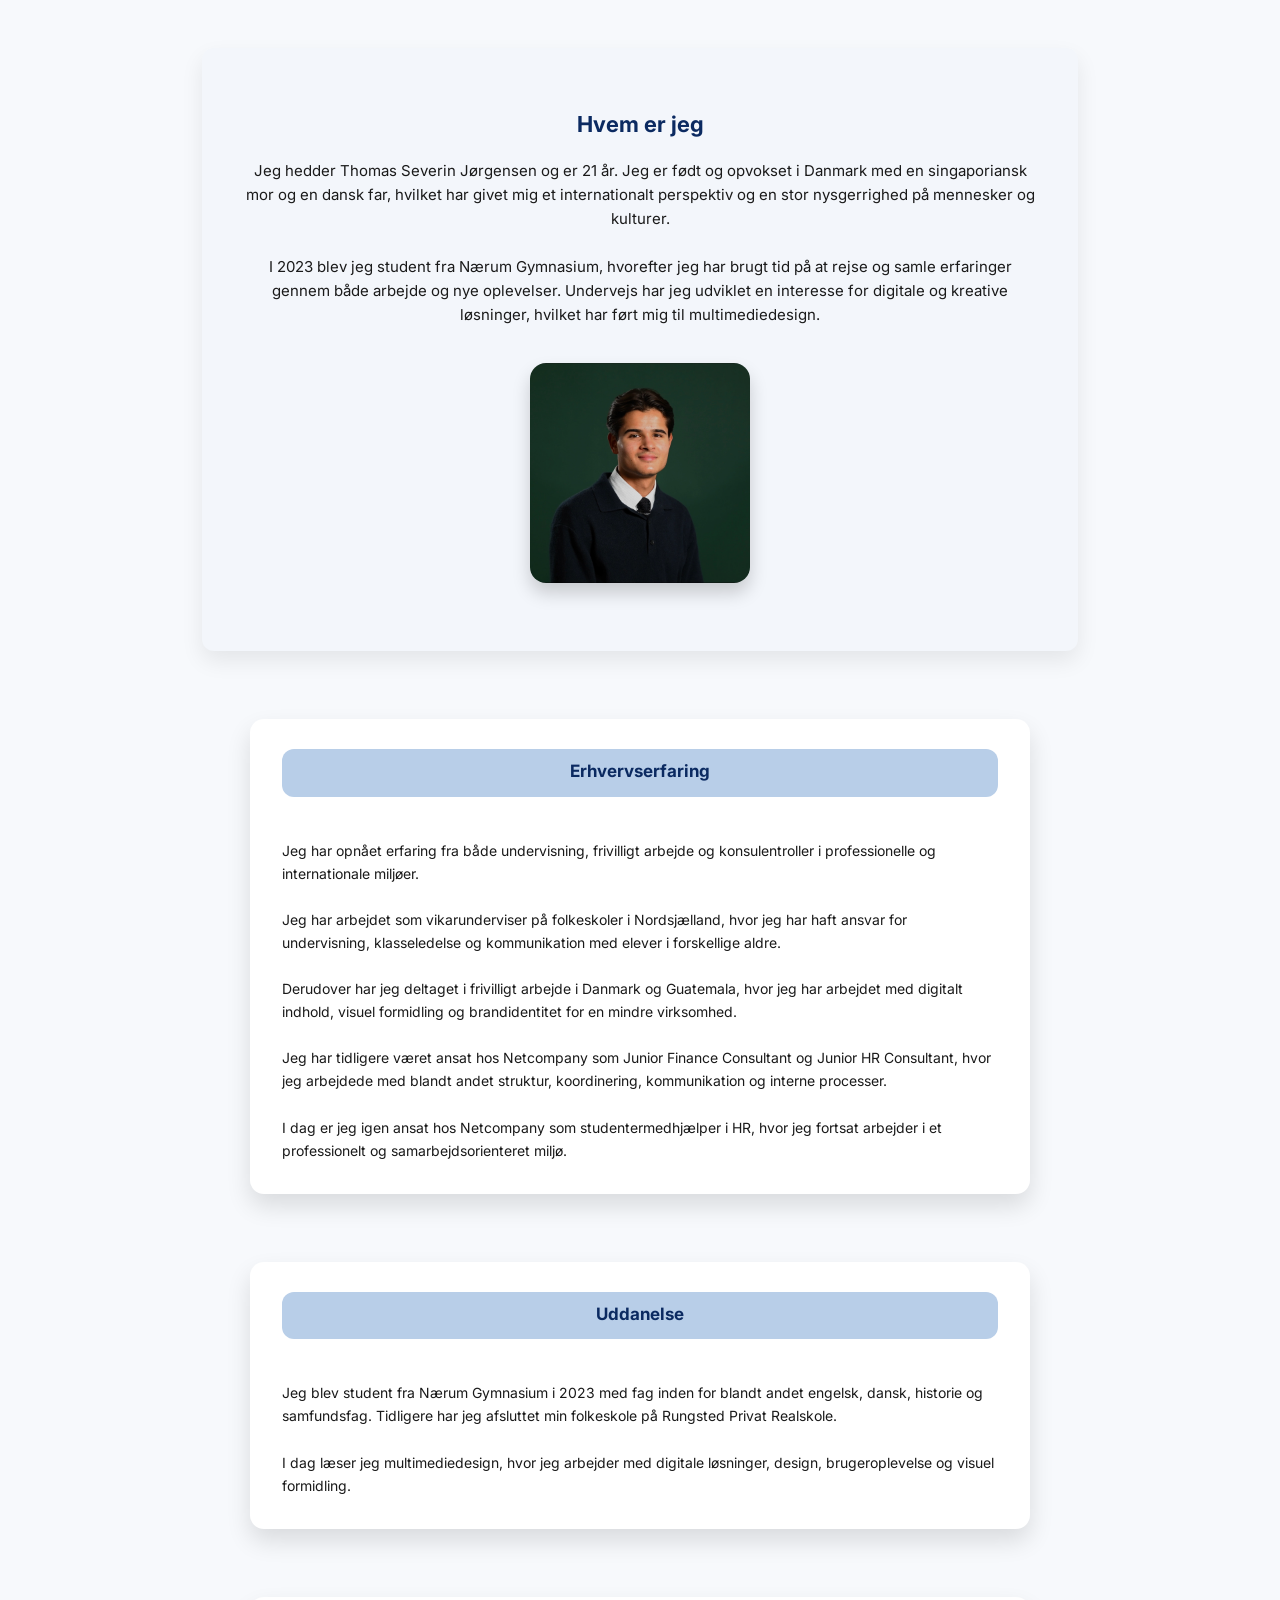
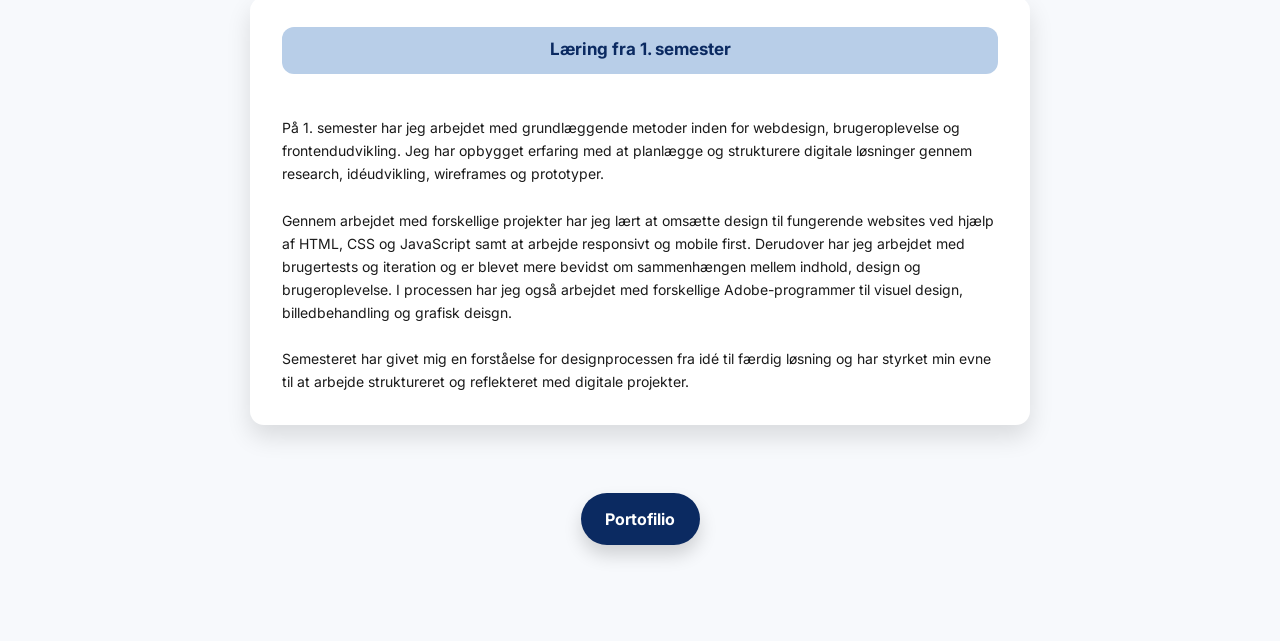
==== om_mig.html @ 1044c5a3 "update" ====
<!DOCTYPE html>
<html lang="da">
  <head>
    <meta charset="UTF-8" />
    <meta name="viewport" content="width=device-width, initial-scale=1.0" />
    <title>Portofilio-Website | Om mig</title>
    <link rel="preconnect" href="https://fonts.googleapis.com" />
    <link rel="preconnect" href="https://fonts.gstatic.com" crossorigin />
    <link
      href="https://fonts.googleapis.com/css2?family=DM+Serif+Text:ital@0;1&display=swap"
      rel="stylesheet"
    />
    <link
      href="https://fonts.googleapis.com/css2?family=Inter:ital,opsz,wght@0,14..32,100..900;1,14..32,100..900&display=swap"
      rel="stylesheet"
    />
    <link rel="stylesheet" href="general.css" />
    <link rel="stylesheet" href="index.css" />
    <link rel="stylesheet" href="header.css" />
    <link rel="stylesheet" href="footer.css" />
    <link rel="stylesheet" href="om_mig.css" />
  </head>
  <body class="page-about">
    <main id="main-content">
      <section class="about-section">
        <div>
          <h1>Hvem er jeg</h1>
          <p>
            Jeg hedder Thomas Severin Jørgensen og er 21 år. Jeg er født og
            opvokset i Danmark med en singaporiansk mor og en dansk far, hvilket
            har givet mig et internationalt perspektiv og en stor nysgerrighed
            på mennesker og kulturer.<br /><br />
            I 2023 blev jeg student fra Nærum Gymnasium, hvorefter jeg har brugt
            tid på at rejse og samle erfaringer gennem både arbejde og nye
            oplevelser. Undervejs har jeg udviklet en interesse for digitale og
            kreative løsninger, hvilket har ført mig til multimediedesign.
          </p>
        </div>

        <div>
          <img
            class="about-portrait"
            src="billede/profilbillede/IMG_4937.webp"
            alt="profilbillede"
          />
        </div>
      </section>

      <section class="about-section">
        <h2>Erhvervserfaring</h2>
        <br />
        <p>
          Jeg har opnået erfaring fra både undervisning, frivilligt arbejde og
          konsulentroller i professionelle og internationale miljøer.<br /><br />
          Jeg har arbejdet som vikarunderviser på folkeskoler i Nordsjælland,
          hvor jeg har haft ansvar for undervisning, klasseledelse og
          kommunikation med elever i forskellige aldre.<br /><br />
          Derudover har jeg deltaget i frivilligt arbejde i Danmark og
          Guatemala, hvor jeg har arbejdet med digitalt indhold, visuel
          formidling og brandidentitet for en mindre virksomhed.<br /><br />
          Jeg har tidligere været ansat hos Netcompany som Junior Finance
          Consultant og Junior HR Consultant, hvor jeg arbejdede med blandt
          andet struktur, koordinering, kommunikation og interne processer.<br /><br />
          I dag er jeg igen ansat hos Netcompany som studentermedhjælper i HR,
          hvor jeg fortsat arbejder i et professionelt og samarbejdsorienteret
          miljø.
        </p>
      </section>

      <section class="about-section">
        <h2>Uddanelse</h2>
        <br />
        <p>
          Jeg blev student fra Nærum Gymnasium i 2023 med fag inden for blandt
          andet engelsk, dansk, historie og samfundsfag. Tidligere har jeg
          afsluttet min folkeskole på Rungsted Privat Realskole.<br /><br />
          I dag læser jeg multimediedesign, hvor jeg arbejder med digitale
          løsninger, design, brugeroplevelse og visuel formidling.
        </p>
      </section>

      <section class="about-section">
        <h2>Læring fra 1. semester</h2>
        <br />
        <p>
          På 1. semester har jeg arbejdet med grundlæggende metoder inden for
          webdesign, brugeroplevelse og frontendudvikling. Jeg har opbygget
          erfaring med at planlægge og strukturere digitale løsninger gennem
          research, idéudvikling, wireframes og prototyper.<br /><br />
          Gennem arbejdet med forskellige projekter har jeg lært at omsætte
          design til fungerende websites ved hjælp af HTML, CSS og JavaScript
          samt at arbejde responsivt og mobile first. Derudover har jeg arbejdet
          med brugertests og iteration og er blevet mere bevidst om sammenhængen
          mellem indhold, design og brugeroplevelse. I processen har jeg også
          arbejdet med forskellige Adobe-programmer til visuel design,
          billedbehandling og grafisk deisgn.<br /><br />
          Semesteret har givet mig en forståelse for designprocessen fra idé til
          færdig løsning og har styrket min evne til at arbejde struktureret og
          reflekteret med digitale projekter.
        </p>
      </section>

      <section>
        <div class="play__cta">
          <a class="btn-find" href="tema_2.html">Portofilio</a>
        </div>
      </section>
    </main>
  </body>
</html>
---- general.css ----
*,
*::before,
*::after {
  box-sizing: border-box;
}

:root {
  --navy: #0b2a61;
  --deep-navy: #04162c;
  --light-surface: #f5f6f8;
}

body {
  margin: 0;
  font-family: "Inter", serif;
  color: #141414;
  background: var(--light-surface);
  line-height: 1.5;
}

main {
  display: flex;
  flex-direction: column;
  min-height: 100vh;
}

img {
  max-width: 100%;
  height: auto;
  display: block;
}

a {
  color: inherit;
  text-decoration: none;
}
---- index.css ----
/* Hero */
.hero-card {
  position: relative;
  height: clamp(432px, 66vw, 624px);
}

.hero-card svg {
  width: 100%;
  height: 100%;
  display: block;
  object-fit: cover;
}

.hero-content {
  position: absolute;
  inset: 0;
  display: flex;
  align-items: center;
  justify-content: center;
  padding: 0 24px;
}

.hero-title {
  margin: 0;
  color: #f6f7fb;
  font-size: clamp(24px, 3vw, 32px);
  text-align: center;
  text-shadow: 0 10px 26px rgba(0, 0, 0, 0.45);
  font-family: "DM Serif Text", serif;
  font-weight: 400;
}

/* Introduction */
.introduction {
  background: #f4f5f7;
  padding: 72px 20px 96px;
  display: flex;
  justify-content: center;
}

.intro-card {
  background: #fff;
  width: min(92%, 720px);
  padding: 40px 36px;
  border-radius: 22px;
  box-shadow: 0 12px 26px rgba(0, 0, 0, 0.16);
  text-align: center;
}

.intro-card h2 {
  margin: 0 0 18px;
  color: var(--navy);
  font-size: 24px;
}

.intro-card p {
  margin: 0;
  color: #1a1a1a;
  font-size: 15px;
  line-height: 1.6;
}

/* Guides */
.guides {
  background: #fff;
  padding: 72px 22px 100px;
  display: flex;
  flex-direction: column;
  align-items: center;
  gap: 60px;
}

.guide-card {
  background: #f3f5f8;
  width: min(300px, 100%);
  min-height: 250px;
  padding: 38px 28px 42px;
  border-radius: 26px;
  box-shadow: 0 14px 26px rgba(0, 0, 0, 0.16);
  display: flex;
  flex-direction: column;
  align-items: center;
  gap: 60px;
  transition: transform 0.2s ease, box-shadow 0.2s ease;
}

.guide-card:hover {
  transform: translateY(-4px);
  box-shadow: 0 14px 24px rgba(0, 0, 0, 0.18);
}

.guide-icon {
  width: 95px;
  height: 95px;
  display: block;
  margin: 0 auto;
  object-fit: contain;
}

.guide-title {
  margin: 0;
  color: var(--navy);
  font-size: 20px;
  font-weight: 700;
  text-align: center;
}

@media (min-width: 900px) {
  .introduction {
    padding: 96px 24px 120px;
  }

  .guides {
    flex-direction: row;
    justify-content: center;
    gap: 64px;
  }
}
---- om_mig.css ----
/* Page scope */
.page-about {
  background: #f7f9fc;
  color: #1a1a1a;
}

.page-about main {
  max-width: 940px;
  margin: 0 auto;
  padding: 40px 18px 80px;
  display: flex;
  flex-direction: column;
  gap: 60px;
}

/* Intro section */
.page-about .about-section:first-of-type {
  background: #f3f6fb;
  padding: 48px 24px 56px;
  border-radius: 12px;
  text-align: center;
  box-shadow: 0 10px 22px rgba(0, 0, 0, 0.08);
}

.page-about h1 {
  margin: 0 0 18px;
  font-size: 22px;
  color: var(--navy);
  font-family: "Inter", sans-serif;
  font-weight: 700;
}

.page-about h2 {
  margin: 0 0 18px;
  font-size: 20px;
  color: var(--navy);
  font-weight: 700;
  text-align: center;
}

.page-about h1 + h2 {
  margin-top: 8px;
}

.page-about h2 + p {
  margin-top: 8px;
}

.page-about p {
  margin: 0;
  font-size: 15px;
  line-height: 1.6;
}

.about-portrait {
  display: block;
  width: 230px;
  height: 230px;
  object-fit: cover;
  border-radius: 16px;
  margin: 28px auto 0;
  box-shadow: 0 10px 18px rgba(0, 0, 0, 0.18);
}

/* Card sections */
.page-about .about-section:not(:first-of-type) {
  background: #fff;
  border-radius: 14px;
  box-shadow: 0 12px 24px rgba(0, 0, 0, 0.12);
  padding: 26px 24px 28px;
  max-width: 780px;
  margin: 0 auto;
}

.page-about .about-section:not(:first-of-type) h2 {
  display: block;
  width: 100%;
  background: #b8cee8;
  color: var(--navy);
  padding: 10px 0 12px;
  border-radius: 12px;
  font-size: 17px;
  margin: 0 0 18px;
}

.page-about .about-section:not(:first-of-type) p {
  font-size: 14px;
  line-height: 1.65;
}

/* CTA */
.page-about .play__cta {
  display: flex;
  justify-content: center;
}

.page-about .btn-find {
  display: inline-block;
  background: var(--navy);
  color: #fff;
  padding: 14px 24px;
  border-radius: 999px;
  font-weight: 700;
  letter-spacing: 0.1px;
  text-decoration: none;
  box-shadow: 0 10px 18px rgba(0, 0, 0, 0.16);
}

@media (min-width: 768px) {
  .page-about main {
    padding: 48px 32px 96px;
    gap: 68px;
  }

  .page-about .about-section:first-of-type {
    padding: 60px 40px 68px;
  }

  .about-portrait {
    width: 220px;
    height: 220px;
    margin-top: 36px;
  }

  .page-about .about-section:not(:first-of-type) {
    padding: 30px 32px 32px;
  }
}
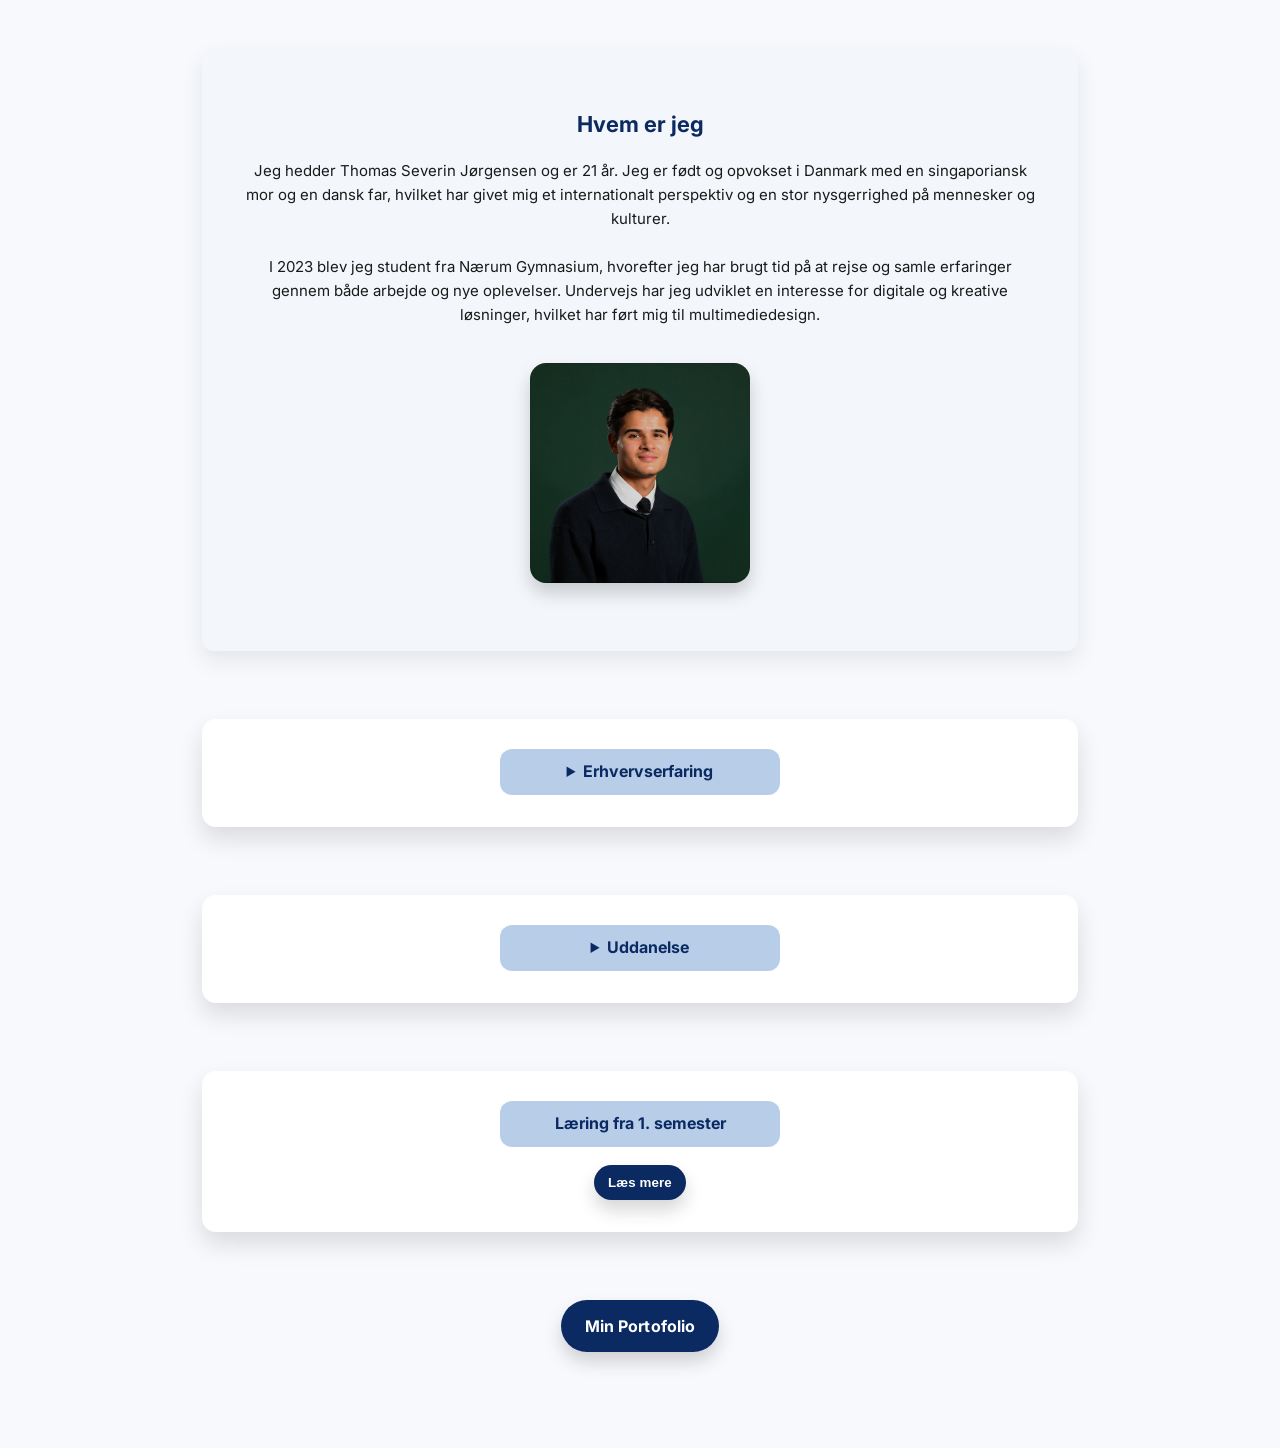
==== commit 31cbcb2d: "update" ====
--- a/om_mig.html
+++ b/om_mig.html
@@ -47,62 +47,94 @@
       </section>
 
       <section class="about-section">
-        <h2>Erhvervserfaring</h2>
-        <br />
-        <p>
-          Jeg har opnået erfaring fra både undervisning, frivilligt arbejde og
-          konsulentroller i professionelle og internationale miljøer.<br /><br />
-          Jeg har arbejdet som vikarunderviser på folkeskoler i Nordsjælland,
-          hvor jeg har haft ansvar for undervisning, klasseledelse og
-          kommunikation med elever i forskellige aldre.<br /><br />
-          Derudover har jeg deltaget i frivilligt arbejde i Danmark og
-          Guatemala, hvor jeg har arbejdet med digitalt indhold, visuel
-          formidling og brandidentitet for en mindre virksomhed.<br /><br />
-          Jeg har tidligere været ansat hos Netcompany som Junior Finance
-          Consultant og Junior HR Consultant, hvor jeg arbejdede med blandt
-          andet struktur, koordinering, kommunikation og interne processer.<br /><br />
-          I dag er jeg igen ansat hos Netcompany som studentermedhjælper i HR,
-          hvor jeg fortsat arbejder i et professionelt og samarbejdsorienteret
-          miljø.
-        </p>
+        <details name="daily_text">
+          <summary class="cta_btn summary-toggle">
+            <span class="summary-label summary-label--closed"
+              >Erhvervserfaring</span
+            >
+            <!-- <span class="summary-label summary-label--open">Luk</span> -->
+          </summary>
+          <div>
+            <div class="content">
+              <p>
+                <br />Jeg har opnået erfaring fra både undervisning, frivilligt
+                arbejde og konsulentroller i professionelle og internationale
+                miljøer. <br />
+                <br />Jeg har arbejdet som vikarunderviser på folkeskoler i
+                Nordsjælland, hvor jeg har haft ansvar for undervisning,
+                klasseledelse og kommunikation med elever i forskellige aldre.
+                <br />
+                <br />
+
+                Derudover har jeg deltaget i frivilligt arbejde i Danmark og
+                Guatemala, hvor jeg har arbejdet med digitalt indhold, visuel
+                formidling og brandidentitet for en mindre virksomhed. <br />
+                <br />
+
+                Jeg har tidligere været ansat hos Netcompany som Junior Finance
+                Consultant og Junior HR Consultant, hvor jeg arbejdede med
+                blandt andet struktur, koordinering, kommunikation og interne
+                processer. <br />
+                <br />I dag er jeg igen ansat hos Netcompany som
+                studentermedhjælper i HR, hvor jeg fortsat arbejder i et
+                professionelt og samarbejdsorienteret miljø.
+              </p>
+            </div>
+          </div>
+        </details>
       </section>
 
       <section class="about-section">
-        <h2>Uddanelse</h2>
-        <br />
-        <p>
-          Jeg blev student fra Nærum Gymnasium i 2023 med fag inden for blandt
-          andet engelsk, dansk, historie og samfundsfag. Tidligere har jeg
-          afsluttet min folkeskole på Rungsted Privat Realskole.<br /><br />
-          I dag læser jeg multimediedesign, hvor jeg arbejder med digitale
-          løsninger, design, brugeroplevelse og visuel formidling.
-        </p>
+        <details name="daily_text">
+          <summary class="cta_btn summary-toggle">
+            <span class="summary-label summary-label--closed">Uddanelse</span>
+            <!-- <span class="summary-label summary-label--open">Luk</span> -->
+          </summary>
+          <div>
+            <div class="content">
+              <br />Jeg blev student fra Nærum Gymnasium i 2023 med fag inden
+              for blandt andet engelsk, dansk, historie og samfundsfag.<br /><br />
+              Tidligere har jeg afsluttet min folkeskole på Rungsted Privat
+              Realskole.<br /><br />
+              I dag læser jeg multimediedesign, hvor jeg arbejder med digitale
+              løsninger, design, brugeroplevelse og visuel formidling.
+            </div>
+          </div>
+        </details>
       </section>
 
       <section class="about-section">
-        <h2>Læring fra 1. semester</h2>
-        <br />
-        <p>
-          På 1. semester har jeg arbejdet med grundlæggende metoder inden for
-          webdesign, brugeroplevelse og frontendudvikling. Jeg har opbygget
-          erfaring med at planlægge og strukturere digitale løsninger gennem
-          research, idéudvikling, wireframes og prototyper.<br /><br />
-          Gennem arbejdet med forskellige projekter har jeg lært at omsætte
-          design til fungerende websites ved hjælp af HTML, CSS og JavaScript
-          samt at arbejde responsivt og mobile first. Derudover har jeg arbejdet
-          med brugertests og iteration og er blevet mere bevidst om sammenhængen
-          mellem indhold, design og brugeroplevelse. I processen har jeg også
-          arbejdet med forskellige Adobe-programmer til visuel design,
-          billedbehandling og grafisk deisgn.<br /><br />
-          Semesteret har givet mig en forståelse for designprocessen fra idé til
-          færdig løsning og har styrket min evne til at arbejde struktureret og
-          reflekteret med digitale projekter.
-        </p>
+        <article class="about-article">
+          <h2>Læring fra 1. semester</h2>
+          <button popovertarget="learning-semester-1" class="cta_btn">
+            Læs mere
+          </button>
+          <div popover id="learning-semester-1">
+            <p class="article-subtitle">
+              På 1. semester har jeg arbejdet med grundlæggende metoder inden
+              for webdesign, brugeroplevelse og frontendudvikling. Jeg har
+              opbygget erfaring med at planlægge og strukturere digitale
+              løsninger gennem research, idéudvikling, wireframes og
+              prototyper.<br /><br />
+              Gennem arbejdet med forskellige projekter har jeg lært at omsætte
+              design til fungerende websites ved hjælp af HTML, CSS og
+              JavaScript samt at arbejde responsivt og mobile first.<br /><br />
+              Derudover har jeg arbejdet med brugertests og iteration og er
+              blevet mere bevidst om sammenhængen mellem indhold, design og
+              brugeroplevelse. I processen har jeg også arbejdet med forskellige
+              Adobe-programmer til visuel design, billedbehandling og grafisk
+              deisgn.<br /><br />
+              Semesteret har givet mig en forståelse for designprocessen fra idé
+              til færdig løsning og har styrket min evne til at arbejde
+              struktureret og reflekteret med digitale projekter.
+            </p>
+          </div>
+        </article>
       </section>
 
       <section>
-        <div class="play__cta">
-          <a class="btn-find" href="tema_2.html">Portofilio</a>
+        <div class="knap">
+          <a class="btn-find" href="tema_2.html">Min Portofolio</a>
         </div>
       </section>
     </main>
--- a/om_mig.css
+++ b/om_mig.css
@@ -68,24 +68,85 @@
   border-radius: 14px;
   box-shadow: 0 12px 24px rgba(0, 0, 0, 0.12);
   padding: 26px 24px 28px;
-  max-width: 780px;
-  margin: 0 auto;
+  width: 100%;
 }
 
 .page-about .about-section:not(:first-of-type) h2 {
-  display: block;
-  width: 100%;
+  display: inline-block;
+  min-width: 280px;
   background: #b8cee8;
   color: var(--navy);
-  padding: 10px 0 12px;
+  padding: 10px 16px 12px;
   border-radius: 12px;
-  font-size: 17px;
-  margin: 0 0 18px;
+  font-size: 16px;
+  margin: 0 auto 18px;
 }
 
 .page-about .about-section:not(:first-of-type) p {
   font-size: 14px;
   line-height: 1.65;
+}
+
+.page-about .about-article {
+  text-align: center;
+}
+
+.page-about .about-section:not(:first-of-type) .content {
+  font-size: 14px;
+  line-height: 1.65;
+}
+
+/* Center labels in details summaries while keeping marker */
+.page-about .summary-toggle {
+  display: list-item;
+  width: fit-content;
+  min-width: 280px;
+  margin: 0 auto;
+  text-align: center;
+  list-style-position: inside;
+  background: #b8cee8;
+  color: var(--navy);
+  padding: 10px 16px 12px;
+  border-radius: 12px;
+  font-weight: 700;
+}
+
+.page-about .summary-toggle .summary-label {
+  display: inline-block;
+}
+
+/* Center portfolio button container */
+.page-about .knap {
+  display: flex;
+  justify-content: center;
+}
+
+/* Center "Læs mere" button in the article card */
+.page-about .about-article .cta_btn {
+  display: block;
+  width: fit-content;
+  margin: 0 auto;
+  background: var(--navy);
+  color: #fff;
+  padding: 10px 14px;
+  border-radius: 999px;
+  font-weight: 700;
+  letter-spacing: 0.1px;
+  text-decoration: none;
+  box-shadow: 0 10px 18px rgba(0, 0, 0, 0.16);
+  border: none;
+  cursor: pointer;
+}
+
+/* Popover styling for "Læs mere" */
+.page-about [popover] {
+  background: #fff;
+  border: 2px solid var(--navy);
+  outline: none;
+  box-shadow: none;
+  border-radius: 10px;
+  padding: 16px 18px;
+  max-width: 720px;
 }
 
 /* CTA */
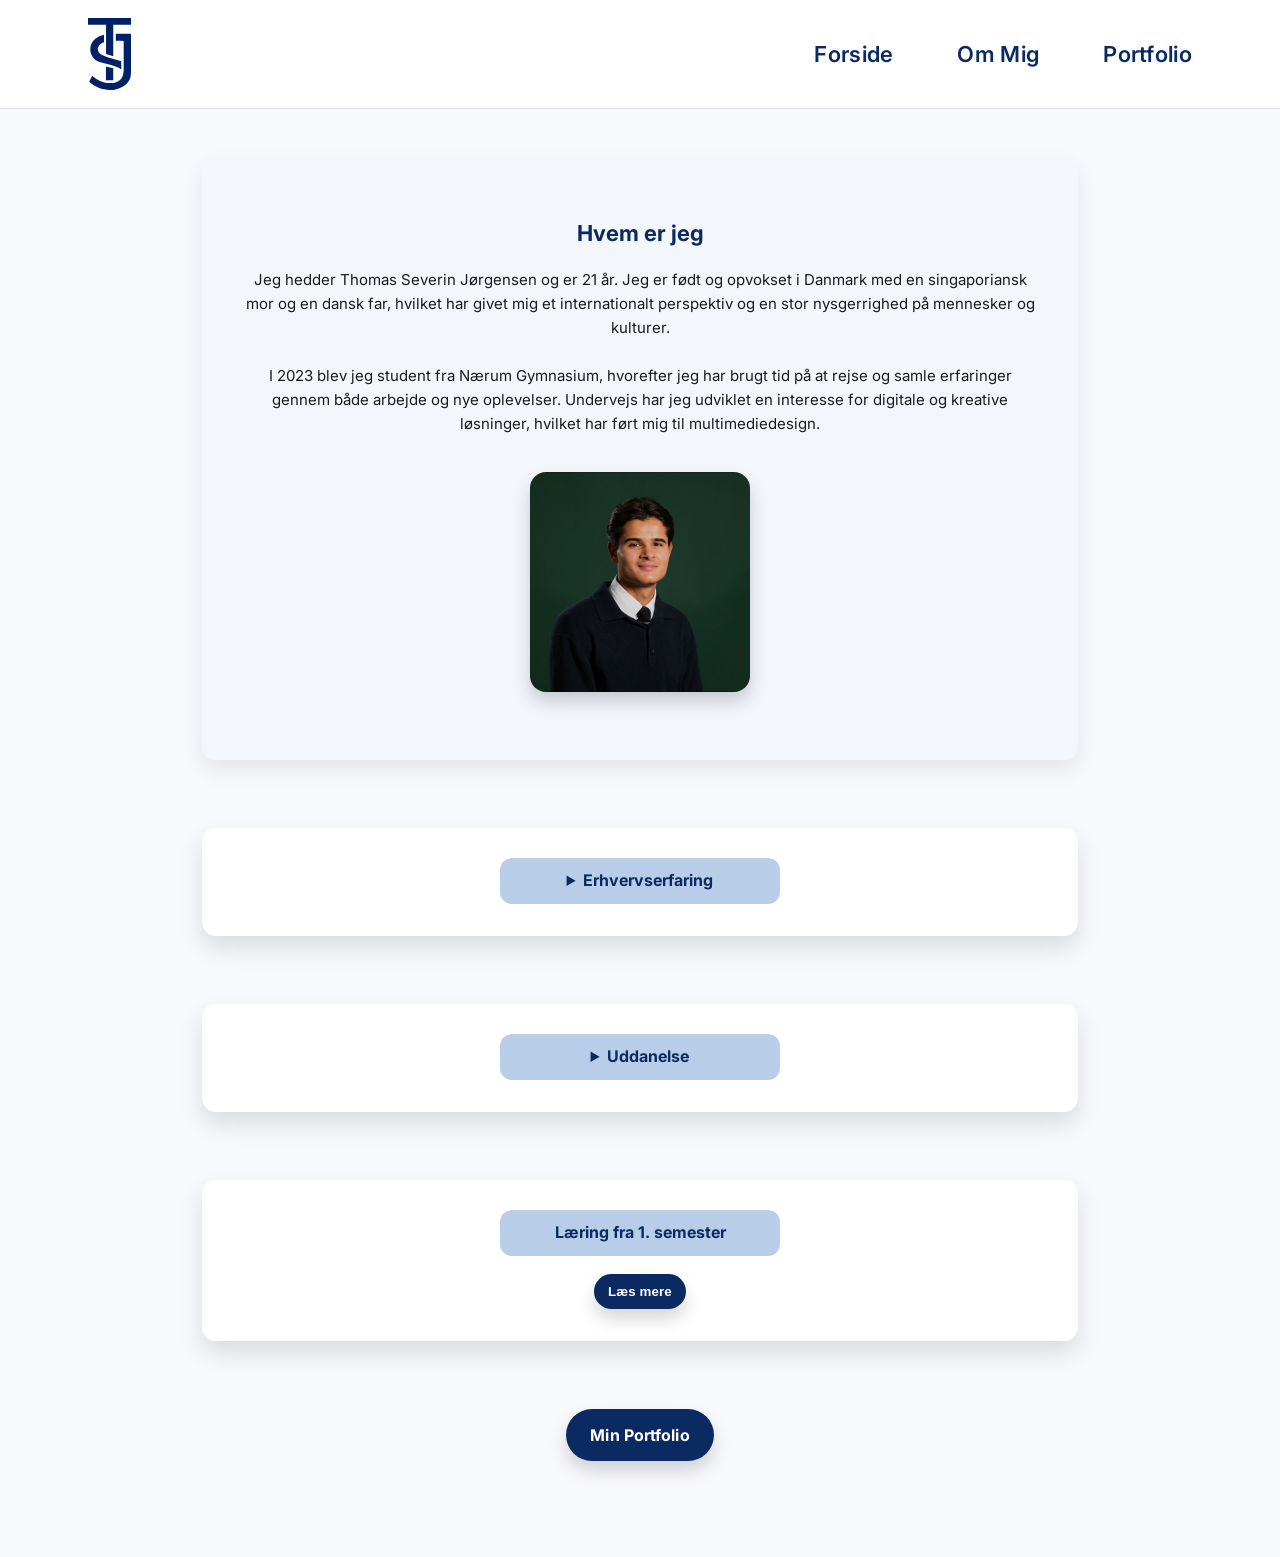
==== commit 17fd4458: "update" ====
--- a/om_mig.html
+++ b/om_mig.html
@@ -14,6 +14,12 @@
       href="https://fonts.googleapis.com/css2?family=Inter:ital,opsz,wght@0,14..32,100..900;1,14..32,100..900&display=swap"
       rel="stylesheet"
     />
+    <link
+      rel="icon"
+      href="svg_eksamen/logo/SVG/Artboard%201.svg"
+      type="image/svg+xml"
+      sizes="any"
+    />
     <link rel="stylesheet" href="general.css" />
     <link rel="stylesheet" href="index.css" />
     <link rel="stylesheet" href="header.css" />
@@ -21,6 +27,21 @@
     <link rel="stylesheet" href="om_mig.css" />
   </head>
   <body class="page-about">
+     <section class="header">
+  <div class="nav-container">
+        <div class="logo">
+          <a href="index.html">
+            <img src="svg_eksamen/logo/SVG/Artboard 1.svg" alt="logo" />
+          </a>
+        </div>
+     <nav>
+          <ul id="primary-menu" class="menu">
+            <li><a href="index.html" class="nav-link">Forside</a></li>
+            <li><a href="om_mig.html" class="nav-link">Om Mig</a></li>
+            <li><a href="tema_2.html" class="nav-link">Portfolio</a></li>
+          </ul>
+     </nav>
+    </section>
     <main id="main-content">
       <section class="about-section">
         <div>
@@ -134,7 +155,7 @@
 
       <section>
         <div class="knap">
-          <a class="btn-find" href="tema_2.html">Min Portofolio</a>
+          <a class="btn-find" href="tema_2.html">Min Portfolio</a>
         </div>
       </section>
     </main>
--- a/general.css
+++ b/general.css
@@ -18,6 +18,48 @@
   line-height: 1.5;
 }
 
+.header {
+  background: #fff;
+  border-bottom: 1px solid #e5e7eb;
+}
+
+.nav-container {
+  max-width: 1200px;
+  margin: 0 auto;
+  padding: 18px 48px;
+  display: flex;
+  align-items: center;
+  justify-content: space-between;
+  gap: 32px;
+}
+
+.logo img {
+  height: 72px;
+  width: auto;
+  display: block;
+}
+
+.menu {
+  list-style: none;
+  display: flex;
+  align-items: center;
+  gap: 64px;
+  margin: 0;
+  padding: 0;
+}
+
+.nav-link {
+  color: var(--navy);
+  font-size: 22px;
+  font-weight: 600;
+  letter-spacing: 0.3px;
+}
+
+.nav-link:hover,
+.nav-link:focus-visible {
+  color: var(--deep-navy);
+}
+
 main {
   display: flex;
   flex-direction: column;
--- a/index.css
+++ b/index.css
@@ -1,4 +1,27 @@
 /* Hero */
+.home .header {
+  position: absolute;
+  top: 0;
+  left: 0;
+  width: 100%;
+  background: transparent;
+  border-bottom: none;
+  z-index: 10;
+}
+
+.home .nav-link {
+  color: #f6f7fb;
+}
+
+.home .nav-link:hover,
+.home .nav-link:focus-visible {
+  color: #ffffff;
+}
+
+.home .logo img {
+  filter: brightness(0) invert(1);
+}
+
 .hero-card {
   position: relative;
   height: clamp(432px, 66vw, 624px);
@@ -106,6 +129,14 @@
 }
 
 @media (min-width: 900px) {
+  .hero-card {
+    height: 100vh;
+  }
+
+  .hero-title {
+    font-size: clamp(40px, 4vw, 56px);
+  }
+
   .introduction {
     padding: 96px 24px 120px;
   }
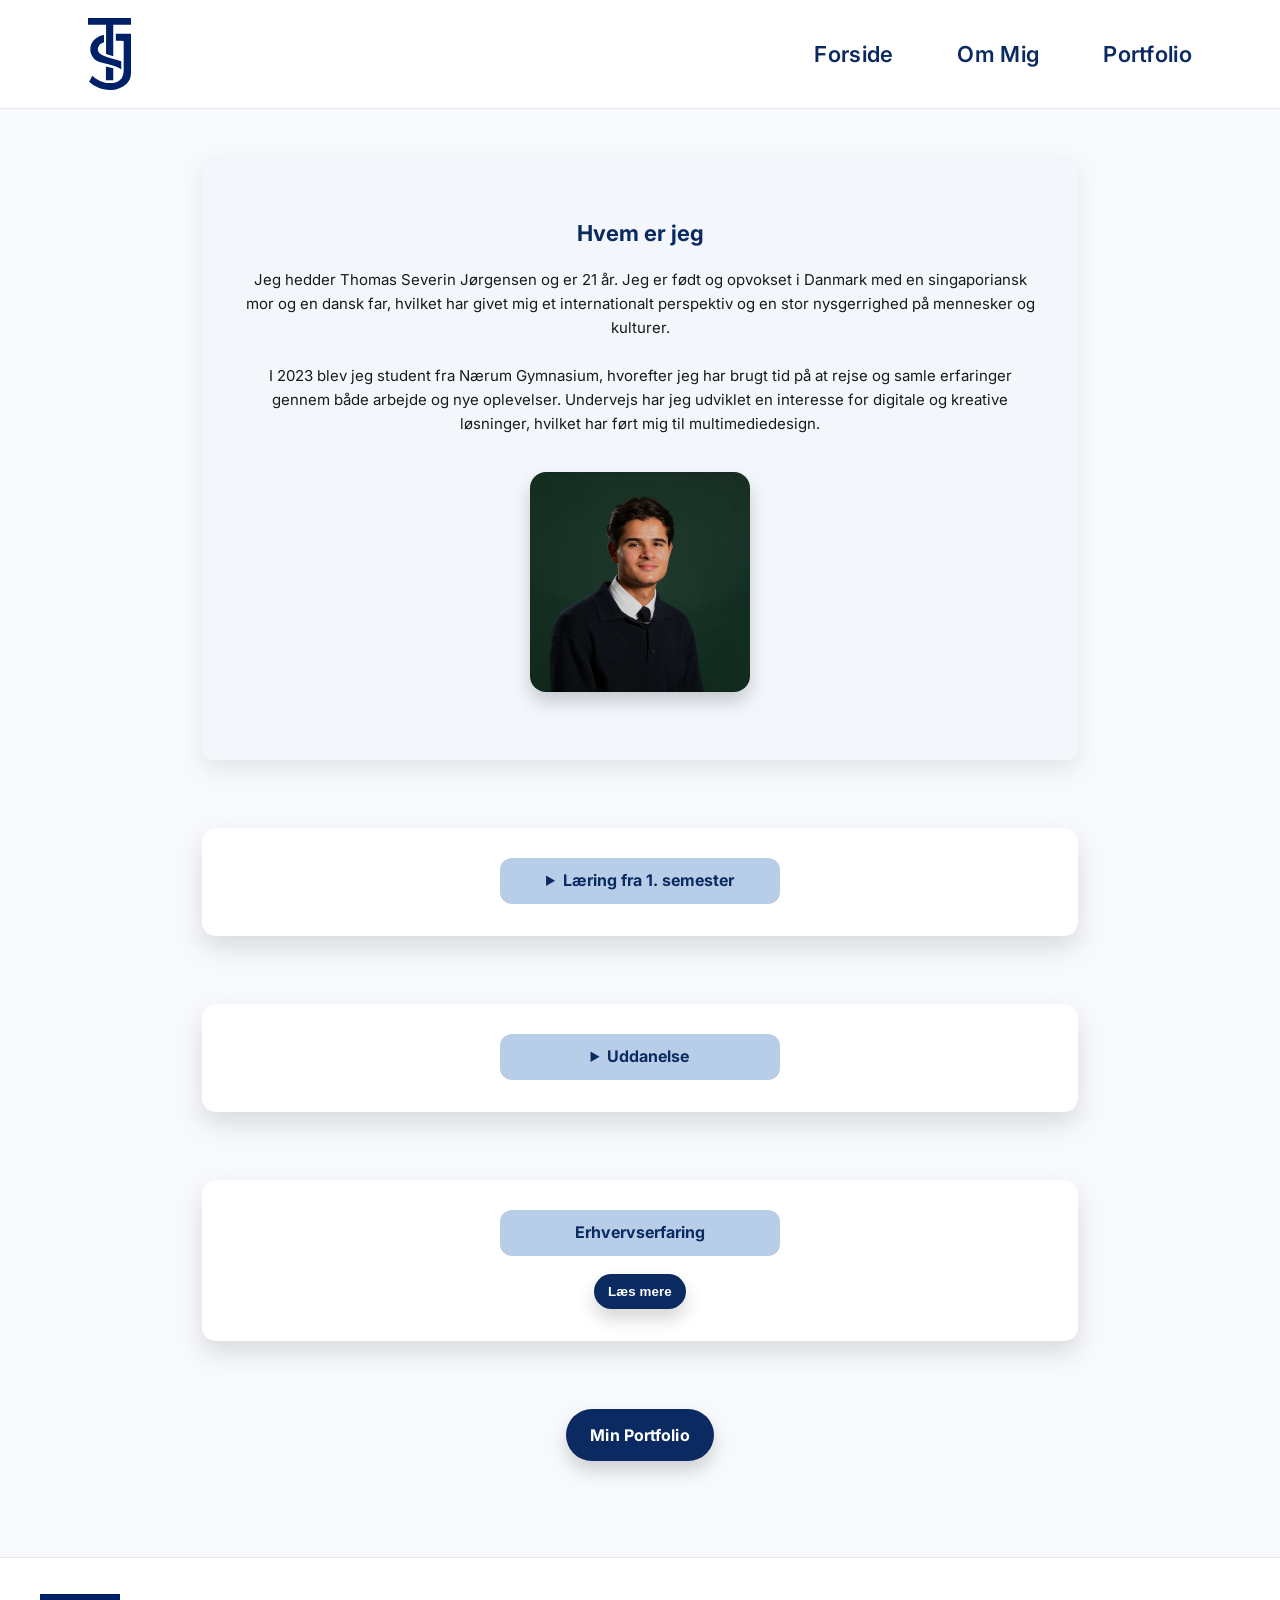
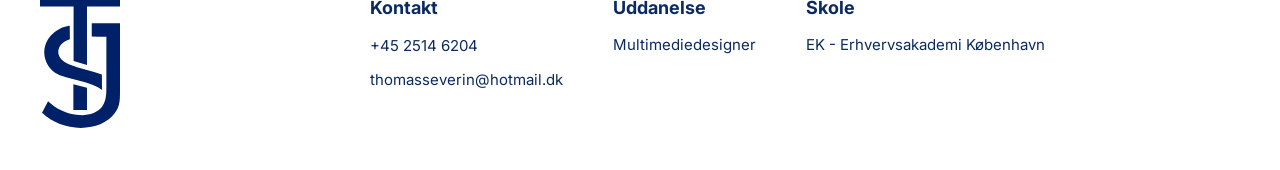
==== commit 59e07fc8: "update" ====
--- a/om_mig.html
+++ b/om_mig.html
@@ -71,34 +71,16 @@
         <details name="daily_text">
           <summary class="cta_btn summary-toggle">
             <span class="summary-label summary-label--closed"
-              >Erhvervserfaring</span
-            >
+              >Læring fra 1. semester</span>
             <!-- <span class="summary-label summary-label--open">Luk</span> -->
           </summary>
           <div>
             <div class="content">
+              <br />
               <p>
-                <br />Jeg har opnået erfaring fra både undervisning, frivilligt
-                arbejde og konsulentroller i professionelle og internationale
-                miljøer. <br />
-                <br />Jeg har arbejdet som vikarunderviser på folkeskoler i
-                Nordsjælland, hvor jeg har haft ansvar for undervisning,
-                klasseledelse og kommunikation med elever i forskellige aldre.
-                <br />
-                <br />
-
-                Derudover har jeg deltaget i frivilligt arbejde i Danmark og
-                Guatemala, hvor jeg har arbejdet med digitalt indhold, visuel
-                formidling og brandidentitet for en mindre virksomhed. <br />
-                <br />
-
-                Jeg har tidligere været ansat hos Netcompany som Junior Finance
-                Consultant og Junior HR Consultant, hvor jeg arbejdede med
-                blandt andet struktur, koordinering, kommunikation og interne
-                processer. <br />
-                <br />I dag er jeg igen ansat hos Netcompany som
-                studentermedhjælper i HR, hvor jeg fortsat arbejder i et
-                professionelt og samarbejdsorienteret miljø.
+                På 1. semester har jeg arbejdet med grundlæggende metoder inden for webdesign, brugeroplevelse og frontendudvikling. Jeg har opbygget erfaring med at planlægge og strukturere digitale løsninger gennem research, idéudvikling, wireframes og prototyper.<br /><br />
+                Gennem arbejdet med forskellige projekter har jeg lært at omsætte design til fungerende websites ved hjælp af HTML, CSS og JavaScript samt at arbejde responsivt og mobile first. Derudover har jeg arbejdet med brugertests og iteration og er blevet mere bevidst om sammenhængen mellem indhold, design og brugeroplevelse. I processen har jeg også arbejdet med forskellige Adobe-programmer til visuel design, billedbehandling og grafisk deisgn.<br /><br />
+                Semesteret har givet mig en forståelse for designprocessen fra idé til færdig løsning og har styrket min evne til at arbejde struktureret og reflekteret med digitale projekter.
               </p>
             </div>
           </div>
@@ -126,28 +108,16 @@
 
       <section class="about-section">
         <article class="about-article">
-          <h2>Læring fra 1. semester</h2>
+          <h2>Erhvervserfaring</h2>
           <button popovertarget="learning-semester-1" class="cta_btn">
             Læs mere
           </button>
           <div popover id="learning-semester-1">
             <p class="article-subtitle">
-              På 1. semester har jeg arbejdet med grundlæggende metoder inden
-              for webdesign, brugeroplevelse og frontendudvikling. Jeg har
-              opbygget erfaring med at planlægge og strukturere digitale
-              løsninger gennem research, idéudvikling, wireframes og
-              prototyper.<br /><br />
-              Gennem arbejdet med forskellige projekter har jeg lært at omsætte
-              design til fungerende websites ved hjælp af HTML, CSS og
-              JavaScript samt at arbejde responsivt og mobile first.<br /><br />
-              Derudover har jeg arbejdet med brugertests og iteration og er
-              blevet mere bevidst om sammenhængen mellem indhold, design og
-              brugeroplevelse. I processen har jeg også arbejdet med forskellige
-              Adobe-programmer til visuel design, billedbehandling og grafisk
-              deisgn.<br /><br />
-              Semesteret har givet mig en forståelse for designprocessen fra idé
-              til færdig løsning og har styrket min evne til at arbejde
-              struktureret og reflekteret med digitale projekter.
+             Jeg har opnået erfaring fra både undervisning, frivilligt arbejde og konsulentroller i professionelle og internationale miljøer.<br /><br />
+             Jeg har arbejdet som vikarunderviser på folkeskoler i Nordsjælland, hvor jeg har haft ansvar for undervisning, klasseledelse og kommunikation med elever i forskellige aldre.<br /><br />
+             Derudover har jeg deltaget i frivilligt arbejde i Danmark og Guatemala, hvor jeg har arbejdet med digitalt indhold, visuel formidling og brandidentitet for en mindre virksomhed.<br /><br />
+             Jeg har tidligere været ansat hos Netcompany som Junior Finance Consultant og Junior HR Consultant, hvor jeg arbejdede med blandt andet struktur, koordinering, kommunikation og interne processer. I dag er jeg igen ansat hos Netcompany som studentermedhjælper i HR, hvor jeg fortsat arbejder i et professionelt og samarbejdsorienteret miljø.
             </p>
           </div>
         </article>
@@ -159,5 +129,43 @@
         </div>
       </section>
     </main>
+    
+    <footer class="site-footer">
+      <div class="footer-container">
+        <div class="footer-brand">
+          <a href="om_mig.html">
+            <img
+              src="svg_eksamen/logo/SVG/Artboard 1.svg"
+              alt="logo"
+              class="footer-logo"
+            />
+          </a>
+        </div>
+
+        <div class="footer-grid">
+          <div class="footer-col">
+            <h4>Kontakt</h4>
+            <ul>
+              <li>+45 2514 6204</li>
+              <li>
+                <a href="mailto:thomasseverin@hotmail.dk"
+                  >thomasseverin@hotmail.dk</a
+                >
+              </li>
+            </ul>
+          </div>
+
+          <div class="footer-col">
+            <h4>Uddanelse</h4>
+            <p>Multimediedesigner</p>
+          </div>
+
+          <div class="footer-col">
+            <h4>Skole</h4>
+            <p>EK - Erhvervsakademi København</p>
+          </div>
+        </div>
+      </div>
+    </footer>
   </body>
 </html>
--- a/index.css
+++ b/index.css
@@ -38,9 +38,11 @@
   position: absolute;
   inset: 0;
   display: flex;
+  flex-direction: column;
   align-items: center;
   justify-content: center;
   padding: 0 24px;
+  gap: 10px;
 }
 
 .hero-title {
@@ -51,6 +53,10 @@
   text-shadow: 0 10px 26px rgba(0, 0, 0, 0.45);
   font-family: "DM Serif Text", serif;
   font-weight: 400;
+}
+
+.hero-subtitle {
+  font-size: clamp(16px, 2vw, 22px);
 }
 
 /* Introduction */
--- a/footer.css
+++ b/footer.css
@@ -0,0 +1,77 @@
+.site-footer {
+  background: #fff;
+  border-top: 1px solid #e5e7eb;
+  padding: 36px 24px 42px;
+}
+
+.footer-container {
+  max-width: 1200px;
+  margin: 0 auto;
+  display: grid;
+  grid-template-columns: auto 1fr;
+  gap: 32px 250px;
+  align-items: start;
+}
+
+.footer-brand {
+  display: flex;
+  align-items: center;
+}
+
+.footer-logo {
+  width: 80px;
+  height: auto;
+  display: block;
+}
+
+.footer-grid {
+  display: grid;
+  grid-template-columns: repeat(3, auto);
+  gap: 18px 50px;
+  justify-content: start;
+}
+
+.footer-col h4 {
+  margin: 0 0 12px;
+  color: var(--navy);
+  font-size: 18px;
+  font-weight: 700;
+}
+
+.footer-col p,
+.footer-col li,
+.footer-col a {
+  margin: 0;
+  color: var(--navy);
+  font-size: 15px;
+  line-height: 1.7;
+}
+
+.footer-col ul {
+  list-style: none;
+  padding: 0;
+  margin: 0;
+  display: grid;
+  gap: 8px;
+}
+
+@media (max-width: 900px) {
+  .footer-container {
+    grid-template-columns: 1fr;
+    text-align: center;
+  }
+
+  .footer-grid {
+    grid-template-columns: 1fr;
+    justify-items: center;
+    gap: 24px;
+  }
+
+  .footer-brand {
+    justify-content: center;
+  }
+
+  .footer-logo {
+    width: 90px;
+  }
+}
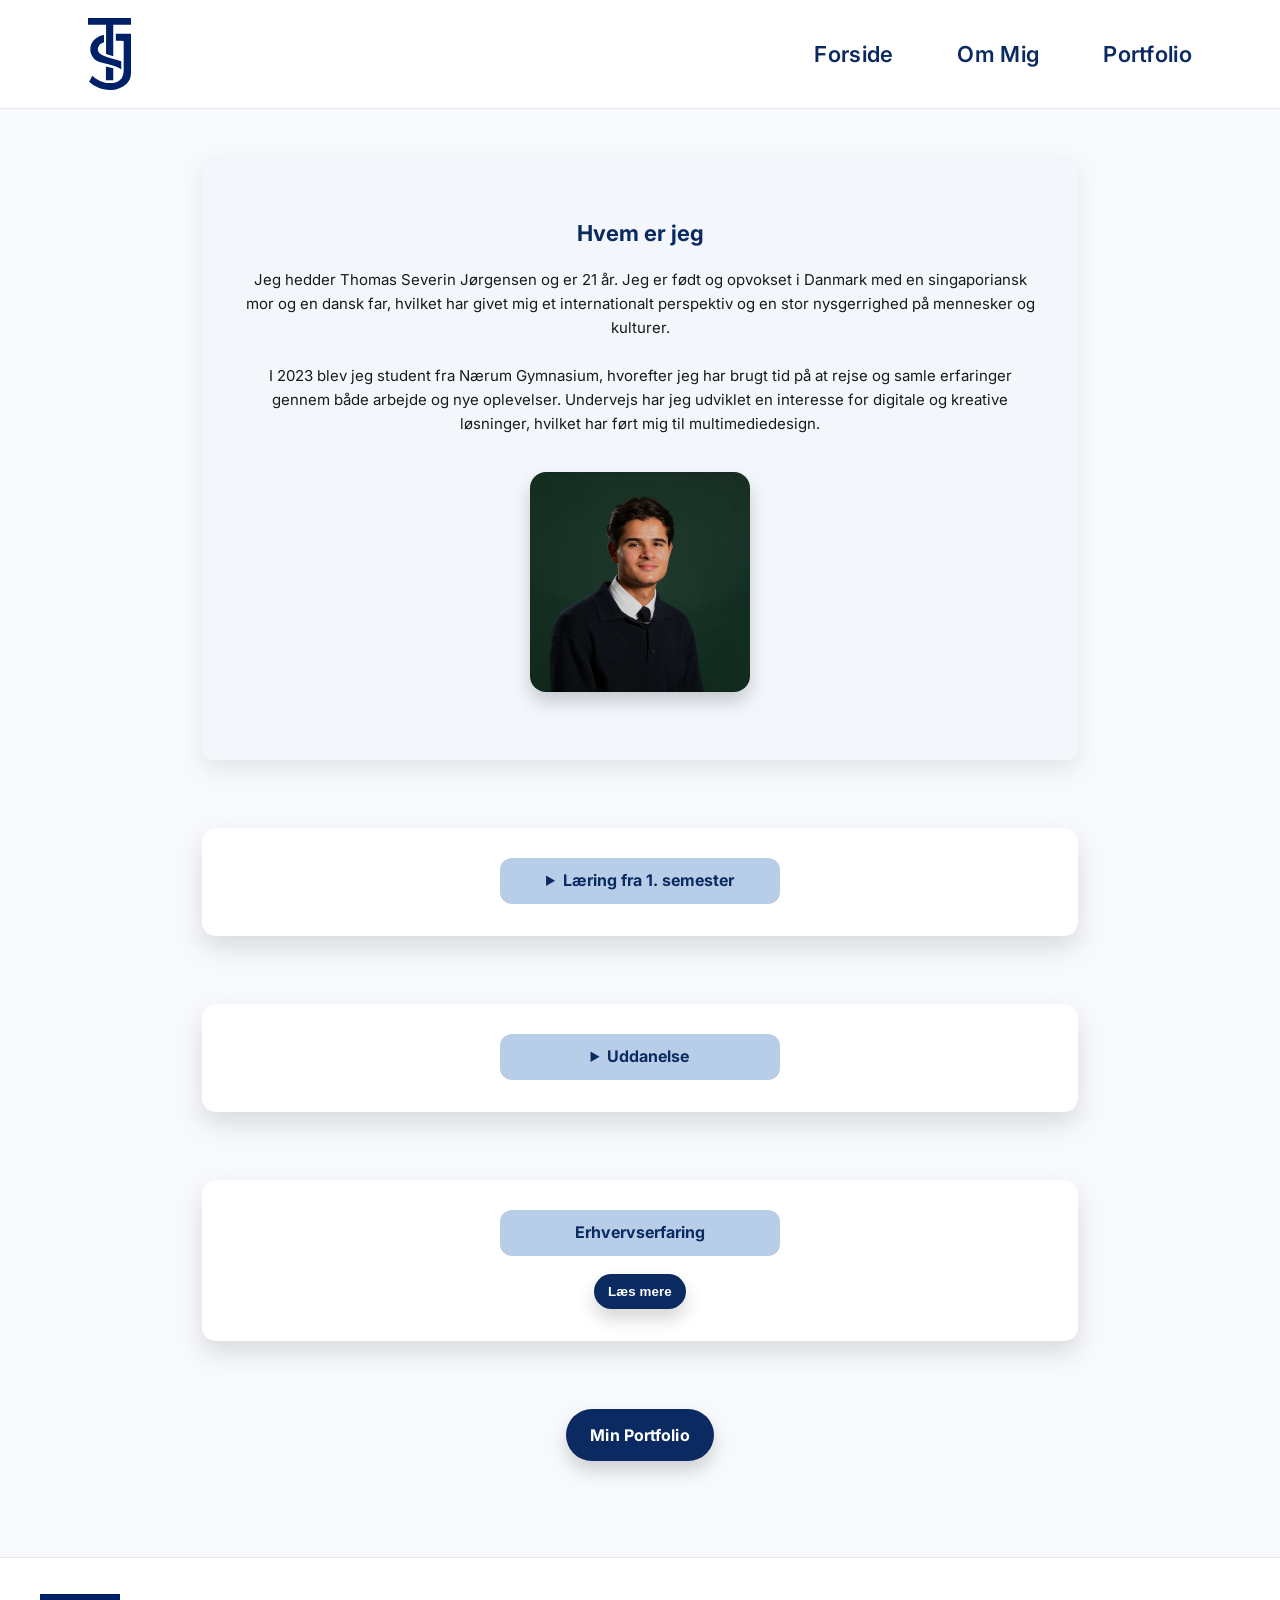
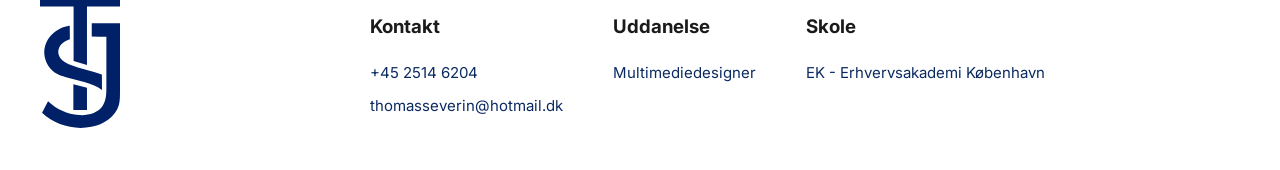
==== commit 7590b51f: "update" ====
--- a/om_mig.html
+++ b/om_mig.html
@@ -16,7 +16,7 @@
     />
     <link
       rel="icon"
-      href="svg_eksamen/logo/SVG/Artboard%201.svg"
+      href="svg_eksamen/logo/SVG/Artboard-1.svg"
       type="image/svg+xml"
       sizes="any"
     />
@@ -25,25 +25,38 @@
     <link rel="stylesheet" href="header.css" />
     <link rel="stylesheet" href="footer.css" />
     <link rel="stylesheet" href="om_mig.css" />
+    <link rel="stylesheet" href="burger.css" />
   </head>
   <body class="page-about">
-     <section class="header">
-  <div class="nav-container">
+    <header class="header">
+      <div class="nav-container">
         <div class="logo">
           <a href="index.html">
-            <img src="svg_eksamen/logo/SVG/Artboard 1.svg" alt="logo" />
+            <img src="svg_eksamen/logo/SVG/Artboard-1.svg" alt="logo" />
           </a>
         </div>
-     <nav>
+        <nav>
+          <button
+            class="burger"
+            id="burger"
+            aria-controls="primary-menu"
+            aria-expanded="false"
+            aria-label="Åbn menu"
+          >
+            <span class="line"></span>
+            <span class="line"></span>
+            <span class="line"></span>
+          </button>
           <ul id="primary-menu" class="menu">
             <li><a href="index.html" class="nav-link">Forside</a></li>
             <li><a href="om_mig.html" class="nav-link">Om Mig</a></li>
             <li><a href="tema_2.html" class="nav-link">Portfolio</a></li>
           </ul>
-     </nav>
-    </section>
+        </nav>
+      </div>
+    </header>
     <main id="main-content">
-      <section class="about-section">
+      <div class="about-section">
         <div>
           <h1>Hvem er jeg</h1>
           <p>
@@ -65,33 +78,45 @@
             alt="profilbillede"
           />
         </div>
-      </section>
-
-      <section class="about-section">
+      </div>
+
+      <div class="about-section">
         <details name="daily_text">
           <summary class="cta_btn summary-toggle">
             <span class="summary-label summary-label--closed"
-              >Læring fra 1. semester</span>
-            <!-- <span class="summary-label summary-label--open">Luk</span> -->
+              >Læring fra 1. semester</span
+            >
           </summary>
           <div>
             <div class="content">
               <br />
               <p>
-                På 1. semester har jeg arbejdet med grundlæggende metoder inden for webdesign, brugeroplevelse og frontendudvikling. Jeg har opbygget erfaring med at planlægge og strukturere digitale løsninger gennem research, idéudvikling, wireframes og prototyper.<br /><br />
-                Gennem arbejdet med forskellige projekter har jeg lært at omsætte design til fungerende websites ved hjælp af HTML, CSS og JavaScript samt at arbejde responsivt og mobile first. Derudover har jeg arbejdet med brugertests og iteration og er blevet mere bevidst om sammenhængen mellem indhold, design og brugeroplevelse. I processen har jeg også arbejdet med forskellige Adobe-programmer til visuel design, billedbehandling og grafisk deisgn.<br /><br />
-                Semesteret har givet mig en forståelse for designprocessen fra idé til færdig løsning og har styrket min evne til at arbejde struktureret og reflekteret med digitale projekter.
+                På 1. semester har jeg arbejdet med grundlæggende metoder inden
+                for webdesign, brugeroplevelse og frontendudvikling. Jeg har
+                opbygget erfaring med at planlægge og strukturere digitale
+                løsninger gennem research, idéudvikling, wireframes og
+                prototyper.<br /><br />
+                Gennem arbejdet med forskellige projekter har jeg lært at
+                omsætte design til fungerende websites ved hjælp af HTML, CSS og
+                JavaScript samt at arbejde responsivt og mobile first. Derudover
+                har jeg arbejdet med brugertests og iteration og er blevet mere
+                bevidst om sammenhængen mellem indhold, design og
+                brugeroplevelse. I processen har jeg også arbejdet med
+                forskellige Adobe-programmer til visuel design, billedbehandling
+                og grafisk deisgn.<br /><br />
+                Semesteret har givet mig en forståelse for designprocessen fra
+                idé til færdig løsning og har styrket min evne til at arbejde
+                struktureret og reflekteret med digitale projekter.
               </p>
             </div>
           </div>
         </details>
-      </section>
-
-      <section class="about-section">
+      </div>
+
+      <div class="about-section">
         <details name="daily_text">
           <summary class="cta_btn summary-toggle">
             <span class="summary-label summary-label--closed">Uddanelse</span>
-            <!-- <span class="summary-label summary-label--open">Luk</span> -->
           </summary>
           <div>
             <div class="content">
@@ -104,9 +129,9 @@
             </div>
           </div>
         </details>
-      </section>
-
-      <section class="about-section">
+      </div>
+
+      <div class="about-section">
         <article class="about-article">
           <h2>Erhvervserfaring</h2>
           <button popovertarget="learning-semester-1" class="cta_btn">
@@ -114,28 +139,38 @@
           </button>
           <div popover id="learning-semester-1">
             <p class="article-subtitle">
-             Jeg har opnået erfaring fra både undervisning, frivilligt arbejde og konsulentroller i professionelle og internationale miljøer.<br /><br />
-             Jeg har arbejdet som vikarunderviser på folkeskoler i Nordsjælland, hvor jeg har haft ansvar for undervisning, klasseledelse og kommunikation med elever i forskellige aldre.<br /><br />
-             Derudover har jeg deltaget i frivilligt arbejde i Danmark og Guatemala, hvor jeg har arbejdet med digitalt indhold, visuel formidling og brandidentitet for en mindre virksomhed.<br /><br />
-             Jeg har tidligere været ansat hos Netcompany som Junior Finance Consultant og Junior HR Consultant, hvor jeg arbejdede med blandt andet struktur, koordinering, kommunikation og interne processer. I dag er jeg igen ansat hos Netcompany som studentermedhjælper i HR, hvor jeg fortsat arbejder i et professionelt og samarbejdsorienteret miljø.
+              Jeg har opnået erfaring fra både undervisning, frivilligt arbejde
+              og konsulentroller i professionelle og internationale miljøer.<br /><br />
+              Jeg har arbejdet som vikarunderviser på folkeskoler i
+              Nordsjælland, hvor jeg har haft ansvar for undervisning,
+              klasseledelse og kommunikation med elever i forskellige aldre.<br /><br />
+              Derudover har jeg deltaget i frivilligt arbejde i Danmark og
+              Guatemala, hvor jeg har arbejdet med digitalt indhold, visuel
+              formidling og brandidentitet for en mindre virksomhed.<br /><br />
+              Jeg har tidligere været ansat hos Netcompany som Junior Finance
+              Consultant og Junior HR Consultant, hvor jeg arbejdede med blandt
+              andet struktur, koordinering, kommunikation og interne processer.
+              I dag er jeg igen ansat hos Netcompany som studentermedhjælper i
+              HR, hvor jeg fortsat arbejder i et professionelt og
+              samarbejdsorienteret miljø.
             </p>
           </div>
         </article>
-      </section>
-
-      <section>
+      </div>
+
+      <div>
         <div class="knap">
           <a class="btn-find" href="tema_2.html">Min Portfolio</a>
         </div>
-      </section>
+      </div>
     </main>
-    
+
     <footer class="site-footer">
       <div class="footer-container">
         <div class="footer-brand">
           <a href="om_mig.html">
             <img
-              src="svg_eksamen/logo/SVG/Artboard 1.svg"
+              src="svg_eksamen/logo/SVG/Artboard-1.svg"
               alt="logo"
               class="footer-logo"
             />
@@ -144,7 +179,7 @@
 
         <div class="footer-grid">
           <div class="footer-col">
-            <h4>Kontakt</h4>
+            <h3>Kontakt</h3>
             <ul>
               <li>+45 2514 6204</li>
               <li>
@@ -156,16 +191,29 @@
           </div>
 
           <div class="footer-col">
-            <h4>Uddanelse</h4>
-            <p>Multimediedesigner</p>
+            <h3>Uddanelse</h3>
+            <ul>
+              <li>
+                <a
+                  href="https://www.ek.dk/videregaaende-uddannelser/multimediedesigner"
+                  >Multimediedesigner</a
+                >
+              </li>
+            </ul>
           </div>
 
           <div class="footer-col">
-            <h4>Skole</h4>
-            <p>EK - Erhvervsakademi København</p>
+            <h3>Skole</h3>
+            <ul>
+              <li>
+                <a href="https://www.ek.dk/">EK - Erhvervsakademi København</a>
+              </li>
+            </ul>
           </div>
         </div>
       </div>
     </footer>
+
+    <script src="burger.js"></script>
   </body>
 </html>
--- a/index.css
+++ b/index.css
@@ -57,6 +57,16 @@
 
 .hero-subtitle {
   font-size: clamp(16px, 2vw, 22px);
+}
+
+@media (max-width: 600px) {
+  .hero-title {
+    font-size: clamp(32px, 7vw, 40px);
+  }
+
+  .hero-subtitle {
+    font-size: clamp(20px, 5vw, 26px);
+  }
 }
 
 /* Introduction */
@@ -121,6 +131,8 @@
 .guide-icon {
   width: 95px;
   height: 95px;
+  max-width: none;
+  aspect-ratio: 1 / 1;
   display: block;
   margin: 0 auto;
   object-fit: contain;
--- a/om_mig.css
+++ b/om_mig.css
@@ -149,6 +149,11 @@
   max-width: 720px;
 }
 
+.page-about [popover] .article-subtitle {
+  font-size: 16px;
+  line-height: 1.7;
+}
+
 /* CTA */
 .page-about .play__cta {
   display: flex;
--- a/burger.css
+++ b/burger.css
@@ -0,0 +1,60 @@
+.burger {
+  display: none;
+  width: 34px;
+  height: 26px;
+  padding: 0;
+  border: 0;
+  background: transparent;
+  cursor: pointer;
+  align-items: stretch;
+  justify-content: space-between;
+  flex-direction: column;
+}
+
+.burger .line {
+  display: block;
+  width: 100%;
+  height: 3px;
+  background-color: var(--burger-color, var(--deep-navy));
+  border-radius: 999px;
+}
+
+.home .burger {
+  --burger-color: #ffffff;
+}
+@media screen and (width < 800px) {
+  .menu {
+    display: none;
+  }
+  .logo {
+    flex: 0 0 50vw;
+  }
+  .burger {
+    display: flex;
+    flex: 0 0 auto;
+    margin: 0 20px;
+  }
+  nav {
+    position: relative;
+  }
+  nav.active .menu {
+    display: block;
+    background-color: #ffffff;
+    position: absolute;
+    top: calc(100% + 12px);
+    right: 0;
+    width: clamp(200px, 50vw, 400px);
+    z-index: 1;
+    padding: 16px 0;
+    border-radius: 16px;
+    box-shadow: 0 18px 40px rgba(4, 22, 44, 0.18);
+  }
+  nav.active .menu li {
+    margin: 18px 20px;
+    text-align: center;
+  }
+  nav.active .menu a {
+    font-size: 24px;
+    color: var(--deep-navy);
+  }
+}
